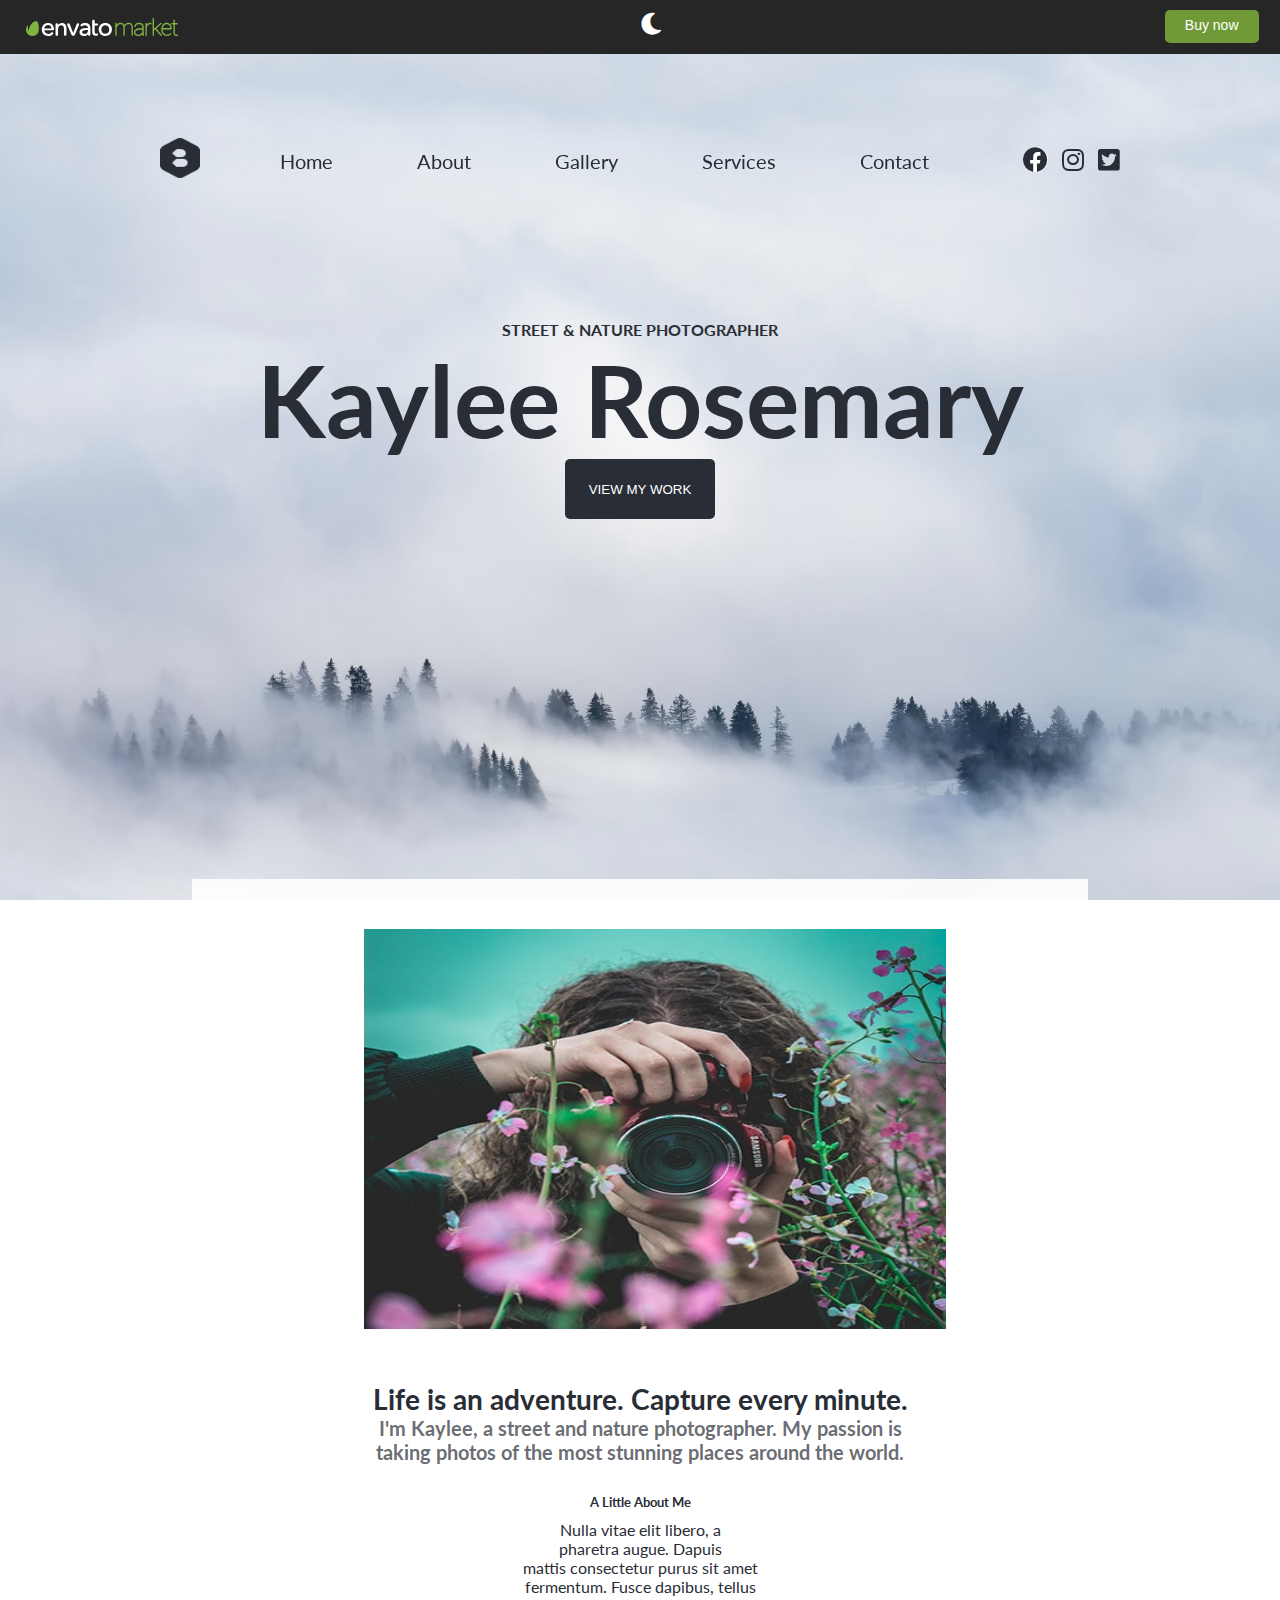
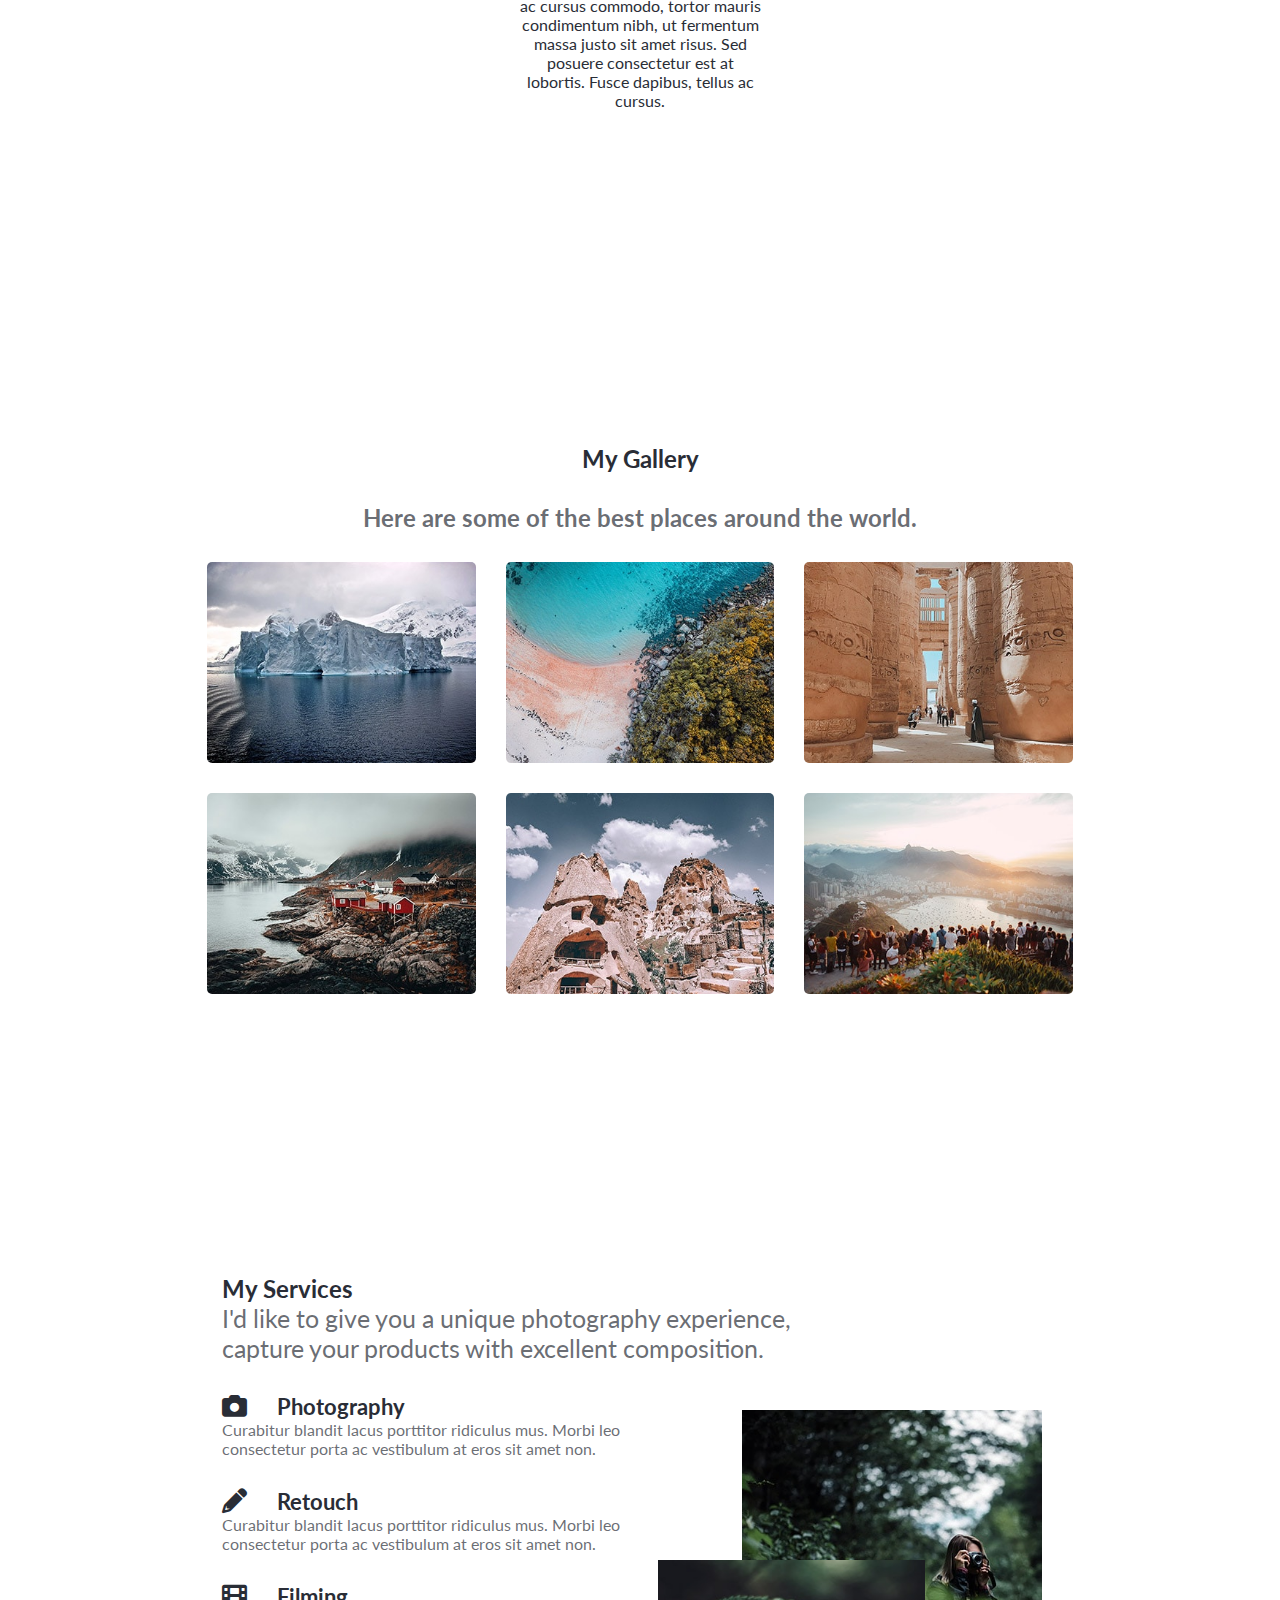
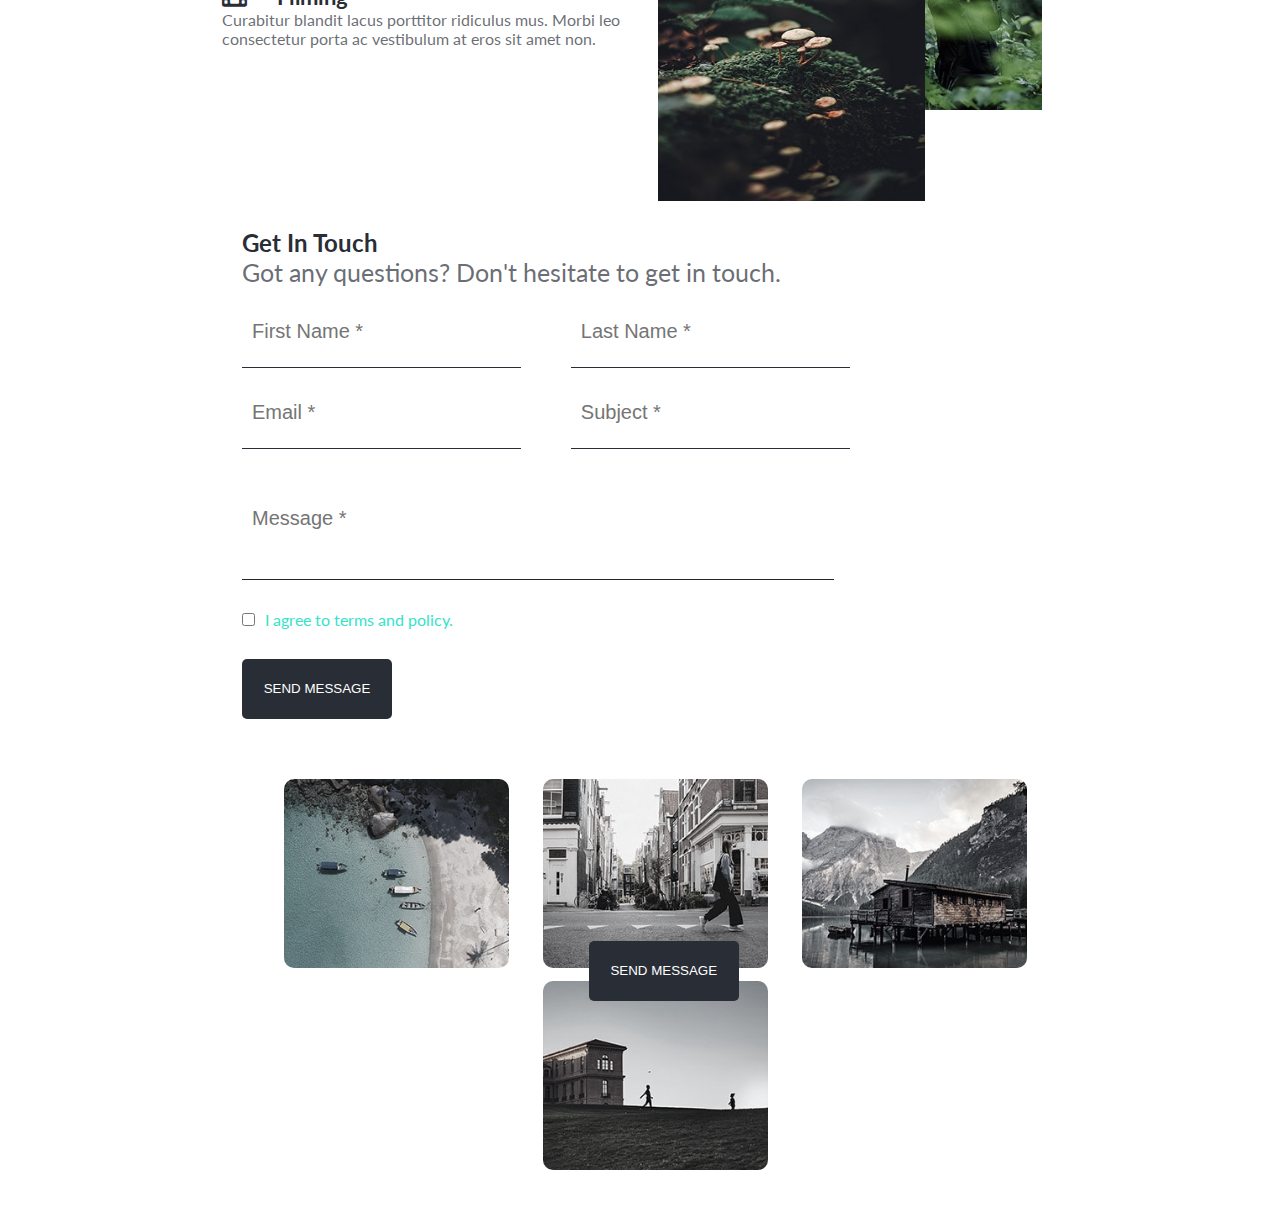
==== Lite Page/IndexLite.html @ 90d98f9d "End Dark & Light Mode" ====
<!doctype html>
<html lang="en">
  <head>
    <meta charset="utf-8">
    <meta name="viewport" content="width=device-width, initial-scale=1">
    <title>Locus - Photography</title>
    <link rel="stylesheet" href="css/all.css">
    <link rel="stylesheet" href="../media.css">
    <link rel="stylesheet" href="styleLite.css">
    <link href="https://cdn.jsdelivr.net/npm/bootstrap@5.2.0/dist/css/bootstrap.min.css" rel="stylesheet" integrity="sha384-gH2yIJqKdNHPEq0n4Mqa/HGKIhSkIHeL5AyhkYV8i59U5AR6csBvApHHNl/vI1Bx" crossorigin="anonymous">
  </head>
  <body>

    <!-- Nav -->

<section id="home">
  <header>
    <div class="parent">
      <div>
        <img src="LiteIMG/download.svg" alt="">
        <a href="../index.html"><i class="fa-solid fa-moon"></i></a>
      </div>
      <div>
        <button>Buy now</button>
      </div>
    </div>  
    <div class="parent2">
      <div>
        <img src="LiteIMG/logo.png" alt="">
      </div>
      <div>
        <ul>
          <li>
            <a class="homeA" href="#home">Home</a>
          </li>
          <li>
            <a  class="aboutA" href="#about">About</a>
          </li>
          <!-- <li>
            <a  class="port"  href="#portf">Portfolio</a>
          </li> -->
          <li>
            <a  class="galleryA" href="#gal">Gallery</a>
          </li>
          <li>
            <a class="serviceA"  href="#services">Services</a>
          </li>
          <li>
            <a class="contactA" href="#contact">Contact</a>
          </li>
          <li>
            <i class="fa-brands fa-facebook"></i>
            <i class="fa-brands fa-instagram"></i>
            <i class="fa-brands fa-square-twitter"></i>
            <i class="fa-solid fa-layer-group book"></i>
          </li>
        </ul>
      </div>
    </div>

    <div class="modalNavV">
        <img class="logo1" src="LiteIMG/logo.png" alt="">
        <i class="fa-solid fa-x"></i>
        <div class="ulliad">
          <ul>
            <li>
              <a class="homeA" href="#home">Home</a>
            </li>
            <li>
              <a class="aboutA"  href="#about">About</a>
            </li>
            <!-- <li>
              <a class="port" href="#portf">Portfolio</a>
            </li> -->
            <li>
              <a class="galleryA" href="#gal">Gallery</a>
            </li>
            <li>
              <a class="serviceA" href="#services">Services</a>
            </li>
            <li>
              <a class="contactA" href="#contact">Contact</a>
            </li>
            <li>
              <i class="fa-brands fa-facebook fb"></i>
              <i class="fa-brands fa-instagram inst"></i>
              <i class="fa-brands fa-square-twitte twitr"></i>
            </li>
          </ul>
        </div>
      <div  class="modalNav">   
      </div>
     </div>

     <div class="parentTextHome">
      <h4>STREET & NATURE PHOTOGRAPHER</h4>
      <h1>Kaylee Rosemary</h1>
      <button>VIEW MY WORK</button>
    </div>
  </header>
</section>


  <!-- about -->

  <main>
    <section class="aboutClass" id="about">
        <div class="parentAbout">
          <div class="parentAbout2">
           <div>
            <img src="LiteIMG/about1.jpg" alt="">
           </div>
        <div>
            <h2>Life is an adventure. Capture every minute.</h2>
            <h4 class="h4-a">I'm Kaylee, a street and nature photographer. My passion is <br> taking photos of the most stunning places around the world.</h4>
            <h5>A Little About Me</h5>
            <p> Nulla vitae elit libero, a <br> pharetra augue. Dapuis <br> mattis consectetur purus sit amet <br> fermentum. Fusce dapibus, tellus <br> ac cursus commodo, tortor mauris <br> condimentum nibh, ut fermentum <br> massa justo sit amet risus. Sed <br> posuere consectetur est at <br> lobortis. Fusce dapibus, tellus ac <br> cursus.</p>
        </div>
          </div>
     <div class="positionAboutGg">
      <div class="positionAbout">
        <h5>My Equipment</h5>
        <ul>
          <li>Canon Eos 5D Mark IV 24-105mm</li>
          <li>Manfrotto Compact Tripod</li>
          <li>DJI Ronin MX 3-Axis Gimbal Stabilizer</li>
          <li>Wondlan Wer01 Slider Time Lapse</li>
          <li>Canon EF100-400MM Lens</li>
          <li>Nikon D5 24-70mm F2.8</li>
          <li>Nikon Af-S 24Mm F/1.4G Ed Lens </li>
          <li>Wondlan Sniper Sn 2.1 Wf Wireless Dslr</li>
        </ul>
      </div>
     </div>
        </div>      
    </section> 




    <!-- Gallery -->

    <section id="gal">
      <div class="galleryBigParent">
        <div>
          <h2>My Gallery</h2>
          <h2 class="h22">Here are some of the best places around the world.</h2>
        </div>
        <div class="galleryParent2">
          <img  src="LiteIMG/g1.jpg" alt="">
          <img src="LiteIMG/g2.jpg" alt="">
          <img src="LiteIMG/g3.jpg" alt="">
        </div>
        <div class="galleryParent3">
          <img src="LiteIMG/g4.jpg" alt="">
          <img src="LiteIMG/g5.jpg" alt="">
          <img src="LiteIMG/g6.jpg" alt="">
        </div>
      </div>
     </section>




     <!-- SERVICES -->

  <section id="services">
    <div class="servicesParent">
      <div class="serviceImg1">
          <img src="LiteIMG/s2.jpg" alt="">
      </div>
      <div class="serviceSmallDiv">
        <h2>My Services</h2>
        <p>I'd like to give you a unique photography experience, <br> capture your products with excellent composition.</p>
      </div>
      <div class="serviceSmallDiv2">
        <i class="fa-solid fa-camera"></i>
        <h2>Photography</h2>
      </div>
      <p class="sP">Curabitur blandit lacus porttitor ridiculus mus. Morbi leo <br> consectetur porta ac vestibulum at eros sit amet non.</p>
      <div class="serviceSmallDiv2">
        <i class="fa-solid fa-pencil"></i>
        <h2>Retouch</h2>
      </div>
      <p class="sP">Curabitur blandit lacus porttitor ridiculus mus. Morbi leo <br> consectetur porta ac vestibulum at eros sit amet non.</p>
      <div class="serviceSmallDiv2">
        <i class="fa-solid fa-film"></i>
        <h2>Filming</h2>
      </div>
      <p class="sP">Curabitur blandit lacus porttitor ridiculus mus. Morbi leo <br> consectetur porta ac vestibulum at eros sit amet non.</p>
    </div>   
  </section>  
  </main>

  <!-- CONTACT -->

  <footer>
   <section id="contact">
    <div class="contactParent">
      <h2>Get In Touch</h2>
      <p>Got any questions? Don't hesitate to get in touch.</p>
      <div class="contacSmallParent">
        <input placeholder="First Name *" type="text">
        <input placeholder="Last Name *" type="text">
        <div class="danii">
          <i class="fa-brands fa-telegram"></i>
          <h2>E-mail</h2>
          <p class="pGps">info@locus.com</p>
         </div>
      </div>
      <div class="contacSmallParent">
        <input placeholder="Email *" type="Email">
        <input placeholder="Subject *" type="text">
        <div class="danii">
          <i class="fa-solid fa-mobile"></i>
          <h2>Phone</h2>
          <p class="pGps">00 (123) 456 78 90 <br>
            00 (987) 654 32 10</p>
         </div>
      </div>
      
      <div class="contacSmallParent">
        <input class="messageInput" placeholder="Message *" type="text">
        <div class="danii">
          <i class="fa-solid fa-location-dot"></i>
          <h2>Address</h2>
          <p class="pGps">Moonshine St. 14/05 Light City, <br> London, United Kingdom</p>
         </div>
      
      </div>
      <div class="contactSmallParent2">
        <input type="checkbox" name="" id="">
        <span> I agree to terms and policy.</span>
      </div>
      <div class="contactSmallParent2">
          <button>SEND MESSAGE</button>
      </div>

      <div class="contactInstagram">
        <div>
        <img src="LiteIMG/inst1.jpg" alt="">
        <img src="LiteIMG/inst2.jpg" alt="">
        <img src="LiteIMG/inst3.jpg" alt="">
        <img src="LiteIMG/inst4.jpg" alt="">
        </div>
        <button>SEND MESSAGE</button>
      </div>

      </div>
   </section>
  </footer>


    <script src="https://cdn.jsdelivr.net/npm/bootstrap@5.2.0/dist/js/bootstrap.bundle.min.js" integrity="sha384-A3rJD856KowSb7dwlZdYEkO39Gagi7vIsF0jrRAoQmDKKtQBHUuLZ9AsSv4jD4Xa" crossorigin="anonymous"></script>
    <script src="https://cdn.jsdelivr.net/npm/@popperjs/core@2.11.5/dist/umd/popper.min.js" integrity="sha384-Xe+8cL9oJa6tN/veChSP7q+mnSPaj5Bcu9mPX5F5xIGE0DVittaqT5lorf0EI7Vk" crossorigin="anonymous"></script>
    <script src="https://cdn.jsdelivr.net/npm/bootstrap@5.2.0/dist/js/bootstrap.min.js" integrity="sha384-ODmDIVzN+pFdexxHEHFBQH3/9/vQ9uori45z4JjnFsRydbmQbmL5t1tQ0culUzyK" crossorigin="anonymous"></script>
    <script src="jsLITE/jquery-3.6.1.min.js"></script>
    <script src="jsLITE/scriptLite.js"></script>
  </body>
</html>
---- media.css ----
@media only screen and (max-width: 1607px){
    .positionAbout{
        top: 97% !important;
    }
    .contactInstagram img {
        width: 225px !important;
    }
}
@media only screen and (max-width: 1548px){
    .positionAbout {
        position: absolute;
        left: 63%;
        top: 95% !important;
    }
    .parentAbout2 .h4-a {
        font-size: 20px !important;
        color: gainsboro;
        margin-left: 30px;
    }
    .parentAbout2 h2 {
        font-size: 28px;
    }
    .positionAbout {
        left: 68% !important;
    }
    .servicesParent .serviceImg1 {
        left: 62% !important;
    }
}

@media only screen and (max-width: 1490px){
    .contactInstagram img {
        margin-left: 30px;
        margin-top: 10px;
    }
    .contactInstagram button {
        left: 46% !important;
    }
}

@media only screen and (max-width: 1500px){
    .parentAbout2{
        display: block !important;
    }
    .parentAbout2 img{
        width: 65% !important;
    }
    .parentAbout2 h5{
        text-align: center !important;
        margin-left: 0px !important;
    }
    .parentAbout2 .h4-a {
         margin-left: 0px !important; 
    }
    .parentAbout2 p {
        text-align: center !important;
        margin-left: 0px !important;
    }
    .positionAbout{
        display: none !important;
        /* width: 55% !important; */
    }
    
    .parentAbout{
        height: 100% !important;
        justify-content: center !important;
        align-items: center !important;
        text-align: center !important;
        padding-bottom: 12px !important;
    }
    .parentAbout2 h2 {
         margin-left: 0px !important; 
    }
    
    .parentAbout2 {
        display: block !important;
    }
}
@media only screen and (max-width: 1450px){
    .danii{
        display: none !important;
    }
}

@media only screen and (max-width: 1400px){
    .parent button{
        left: 91% !important;
    }
    .parentTextHome{
        padding-top: 25% !important;
    }
    .parent2 li{
        margin-left: 80px !important;
    }
    .servicesParent .serviceImg1 img {
        margin-left: -28% !important;
        width: 89% !important;
        height: 241px !important;
    }
    .servicesParent .sP {
        font-size: 17px !important;
    }
    .servicesParent .sP {
        font-size: 16px !important;
    }
    .servicesParent .serviceImg1 {
        left: 58% !important;
        margin-top: 13% !important;
    }

}



@media only screen and (max-width: 1230px){
    .servicesParent .serviceImg1 {
        margin-left: 5%;
        height: 255px !important;
        width: 245px !important;
        margin-top: 17% !important;
    }
    .servicesParent .serviceImg1 img {
        margin-left: -22% !important;
        width: 83% !important;
        height: 219px !important;
    }
}

@media only screen and (max-width: 1200px){
    .parent2 li{
        margin-left: 60px !important;
    }
    .parentTextHome{
        padding-top: 30% !important;
    }
    .servicesParent .serviceImg1 img {
        margin-left: -22% !important;
        width: 79% !important;
        height: 203px !important;
    }
    .servicesParent .serviceImg1 {
        margin-left: 3%;
        height: 228px !important;
        width: 222px !important;
        margin-top: 17% !important;
    }
}
@media only screen and (max-width: 1100px){
    .parent button{
        left: 89% !important;
    }
    .parent2 a{
        font-size: 17px !important;
    }    
    .contactParent .contacSmallParent input {
        width: 40% !important;
    }
    .contactParent .contacSmallParent .messageInput {
        width: 87% !important;
    }
}

@media only screen and (max-width: 1070px){
    .servicesParent .serviceImg1 {
       display: none;
    }
    .servicesParent h2 {
        text-align: center !important;
    }
    .servicesParent p {
        text-align: center !important;
    }
    .servicesParent .serviceSmallDiv2 {
        margin-left: 38% !important;
    }
    .servicesParent p {
        color: gainsboro;
        font-size: 22px !important;
    }
}

@media only screen and (max-width: 990px){
    .parent button{
        left: 87% !important;
    }
    .parent2 a{
       display: none;
    }
    .fa-facebook{
        display: none;
    }
    .fa-instagram{
        display: none;
    }
    .fa-square-twitter{
        display: none; 
    }
    .fa-layer-group{
        display: block !important;
    }
    .logo1{
        left: 4% !important;
    }
    .parentTextHome{
        padding-top: 35% !important;
    }
    .galleryBigParent .h22 {
       font-size: 23px !important;
    }
}
@media only screen and (max-width: 900px){
    .contactParent p {
        font-size: 23px !important;
    }
}
@media only screen and (max-width: 800px){
    .servicesParent p {
        font-size: 18px !important;
    }
    .contactParent .contacSmallParent {
        display: block !important;
    }
}
@media only screen and (max-width: 752px){
    .contactParent .contacSmallParent input {
        width: 85% !important;
    }
    .contactParent .contacSmallParent .messageInput {
        width: 85% !important;
    }
}
@media only screen and (max-width: 750px){
    .parent button{
        left: 84% !important;
    }
    .parent img {
        left: 4% !important;
    }
    .parentTextHome h1 {
        font-size: 85px !important;
    }
    .parentAbout2 .h4-a {
        font-size: 10px ;
    }
    .parentAbout2 h2 {
        font-size: 22px !important;
    }
    .parentAbout2 h5{
        margin-left: 0 !important;
    }
    .parentAbout2 p {
        font-size: 14px;
        margin-left: 0 !important;
    }
    .parentAbout{
        width: 100% !important;
    }
    .galleryBigParent {
        width: 100% !important;
    }
    .servicesParent{
        width: 100% !important;
    }
    .servicesParent p{
        font-size: 23px !important;
    }
    .servicesParent .sP {
        font-size: 18px !important;
    }
    .contactParent .contacSmallParent input {
        width: 88% !important;
    }
    .contactParent .contacSmallParent .messageInput {
        width: 85% !important;
    }
    .contactParent p {
        font-size: 20px !important;
    }
    .contactParent {
        width: 100% !important;
    }
    }

@media only screen and (max-width: 650px){
    .parentAbout2 img {
        height: 285px !important;
        width: 81% !important;
        margin-left: 0px !important;
    }
    .parentAbout2 .h4-a {
        font-size: 14px ;
    }
}
@media only screen and (max-width: 600px){
    .parent button{
        left: 80% !important;
    }
    .parent img{
        height: 15px !important;
    }
    .parent2 li {
        margin-left: 35px !important;
    }
    .modalNavV{
        width: 320px !important;
    }
    .logo1{
        left: 6% !important;
    }
    .parentTextHome h1 {
        font-size: 60px !important;
    }
    .parentTextHome{
        padding-top: 60% !important;
    }
    .servicesParent p {
        font-size: 20px !important;
    }
}

@media only screen and (max-width: 500px){
    .parent button{
        left: 75% !important;
    }
    .parent img{
        left: 0% !important;
    }
    .parentAbout2 img {
        height: 300px !important;
    }
    .servicesParent .sP {
         margin-left: 0px !important; 
        font-size: 20px;
    }
    .servicesParent .serviceSmallDiv {
        margin-left: 0px !important;  
   }
   .servicesParent .serviceSmallDiv2 {
    margin-left: 29% !important;
}
}
@media only screen and (max-width: 550px){
    .parentAbout2 h2 {
        font-size: 18px !important;
    }
    .servicesParent .serviceSmallDiv {
         margin-left: 0px !important;  
    }
    .servicesParent .sP {
        margin-left: 0px !important; 
    }
}
@media only screen and (max-width:534px){
    .contactInstagram button {
        left: 39% !important;
    }
}
@media only screen and (max-width: 450px){
    .parent2 li{
     margin-left : 20px !important;
    }
    .parentTextHome h1 {
     font-size: 52px !important;
     }
     .parentTextHome{
         padding-top: 90% !important;
     }
     .parentTextHome h4{
         font-size: 15px !important;
     }
     .parentTextHome button {
         height: 50px !important;
         width: 133px !important;
     }
     .parentAbout2 img {
        height: 270px !important;
    }
    .galleryBigParent .h22 {
        font-size: 17px !important;
    }
    .servicesParent .serviceSmallDiv2 {
        margin-left: 30% !important;
    }
    .contactParent .contacSmallParent input {
        margin-left: 20px !important;
    }
    .contactInstagram img {
        width: 65% !important;
    }
    .contactInstagram button {
        left: 37% !important;
    }
 }

@media only screen and (max-width: 400px){
    .parent button{
        left: 71% !important;
    }
    .parentAbout2 img {
        height: 239px !important;
    }
    .servicesParent .serviceSmallDiv2 {
        margin-left: 25% !important;
    }
    .servicesParent .serviceSmallDiv {
         margin-left: 0px !important; 
    }
}
@media only screen and (max-width: 390px){
    .contactInstagram button {
        left: 33% !important;
    }
}
@media only screen and (max-width: 370px){
    .servicesParent .serviceSmallDiv2 {
        margin-left: 22% !important;
    }
}

@media only screen and (max-width: 350px){
    .parent button{
        left: 69% !important;
        font-size: 11px !important;
        padding: 4px 20px !important;
    }
    .fa-sun{
        font-size: 20px !important;
        top: 25% !important;
    }
    .modalNavV{
        width: 280px !important;
    }
    .parentTextHome{
        padding-top: 100% !important;
    }
}
@media only screen and (max-width: 320px) {
    .contactInstagram button {
        left: 30% !important;
    }
}
---- Lite Page/styleLite.css ----
@import url("https://fonts.googleapis.com/css2?family=Lato&display=swap");
* {
  margin: 0;
  padding: 0;
}

body {
  background-image: url(LiteIMG/bgLITE1.jpg);
  background-repeat: no-repeat;
  background-attachment: fixed;
  background-size: cover;
  background-position: center;
  -webkit-animation: myani 10s infinite;
          animation: myani 10s infinite;
  margin: 0;
  padding: 0;
}

@-webkit-keyframes myani {
  0% {
    background-image: url(LiteIMG/bgLITE1.jpg);
  }
  25% {
    background-image: url(LiteIMG/bgLITE2.jpg);
  }
  50% {
    background-image: url(LiteIMG/bgLITE3.jpg);
  }
  100% {
    background-image: url(LiteIMG/bgLITE4.jpg);
  }
}

@keyframes myani {
  0% {
    background-image: url(LiteIMG/bgLITE1.jpg);
  }
  25% {
    background-image: url(LiteIMG/bgLITE2.jpg);
  }
  50% {
    background-image: url(LiteIMG/bgLITE3.jpg);
  }
  100% {
    background-image: url(LiteIMG/bgLITE4.jpg);
  }
}
html {
  scroll-behavior: smooth;
}

.fa-moon {
  color: white;
  position: absolute;
  left: 50%;
  top: 20%;
  font-size: 25px;
  -webkit-transition: 0.5s;
  transition: 0.5s;
}
.fa-moon:hover {
  -webkit-transform: rotate(30deg);
          transform: rotate(30deg);
}

.parent {
  background-color: #262626;
  width: 100%;
  height: 54px;
  position: fixed;
  z-index: 9999;
}
.parent button {
  background-color: #6f9a37;
  color: white;
  border: none;
  -webkit-box-shadow: 0 2px 0 #6f9a37;
          box-shadow: 0 2px 0 #6f9a37;
  position: relative;
  left: 93%;
  top: 10px;
  font-size: 14px;
  padding: 5px 20px;
  line-height: 1.5;
  border-radius: 5px;
  -webkit-transition: 0.5s;
  transition: 0.5s;
}
.parent button:hover {
  background-color: #7aa93c;
}
.parent img {
  display: inline-block;
  position: absolute;
  top: 18px;
  left: 2%;
  height: 18px;
  width: 152px;
}

.parent2 {
  padding-top: 130px;
  z-index: 9;
  display: -webkit-box;
  display: -ms-flexbox;
  display: flex;
  -webkit-box-pack: center;
      -ms-flex-pack: center;
          justify-content: center;
  -webkit-box-align: center;
      -ms-flex-align: center;
          align-items: center;
  text-align: center;
  height: 60px;
  width: 100%;
  position: fixed;
  -webkit-transition: 0.5s;
  transition: 0.5s;
}
.parent2 img {
  width: 40px;
  height: 40px;
}
.parent2 a {
  color: #292d36;
  text-decoration: none;
  -webkit-transition: 0.5s;
  transition: 0.5s;
  font-size: 20px;
  font-family: "Lato", sans-serif;
}
.parent2 a:hover {
  color: #32abff;
}
.parent2 li {
  list-style: none;
  display: inline-block;
  margin-left: 100px;
}

.fa-facebook {
  font-size: 25px;
  margin-left: 10px;
  background-color: rgb(255, 255, 255);
  color: #292d36;
  border-radius: 50%;
  -webkit-transition: 0.3s;
  transition: 0.3s;
}

.fa-instagram {
  font-size: 25px;
  margin-left: 10px;
  background-color: transparent;
  color: #292d36;
  border-radius: 50%;
  -webkit-transition: 0.3s;
  transition: 0.3s;
}

.fa-square-twitter {
  font-size: 25px;
  margin-left: 10px;
  background-color: transparent;
  color: #292d36;
  border-radius: 50%;
  -webkit-transition: 0.3s;
  transition: 0.3s;
}

.fa-layer-group {
  font-size: 25px;
  margin-left: 10px;
  background-color: transparent;
  color: #292d36;
  border-radius: 50%;
  -webkit-transition: 0.3s;
  transition: 0.3s;
  display: none;
}

.fa-layer-group:hover {
  color: #34e3c9;
  cursor: pointer;
}

.fa-sun:hover {
  cursor: pointer;
  -webkit-transform: rotate(100deg);
          transform: rotate(100deg);
}

.fa-facebook:hover {
  color: #34e3c9;
}

.fa-square-twitter:hover {
  color: #34e3c9;
}

.fa-instagram:hover {
  color: #34e3c9;
}

.modalNavV {
  position: absolute;
  position: fixed;
  background-color: #ffffff;
  width: 400px;
  z-index: 99;
  height: 100%;
  -webkit-animation: myani2 1s;
          animation: myani2 1s;
  display: none;
}
@-webkit-keyframes myani2 {
  from {
    opacity: 0;
  }
}
@keyframes myani2 {
  from {
    opacity: 0;
  }
}
.modalNavV img {
  position: fixed;
  top: 10%;
  left: 2%;
  height: 40px;
  width: 40px;
}
.modalNavV .fa-x {
  position: fixed;
  position: absolute;
  top: 10%;
  font-size: 25px;
  left: 90%;
  color: #292d36;
  cursor: pointer;
}
.modalNavV a {
  color: #292d36;
  text-decoration: none;
  -webkit-transition: 0.5s;
  transition: 0.5s;
  font-size: 20px;
  font-family: "Lato", sans-serif;
}
.modalNavV a:hover {
  color: #34e3c9;
}
.modalNavV li {
  margin-top: 30px;
  list-style: none;
}
.modalNavV .ulliad {
  margin-top: 150px;
}
.modalNavV .fa-facebook {
  font-size: 25px;
  margin-left: 50px;
  bottom: 15%;
  position: absolute;
}
.modalNavV .fa-instagram {
  position: absolute;
  bottom: 15%;
}
.modalNavV .fa-square-twitter {
  position: absolute;
  bottom: 15%;
  margin-left: 45px;
}

.modalNav {
  position: fixed;
  top: 0;
  left: 0;
  z-index: 1040;
  width: 100vw;
  height: 100vh;
  background-color: rgba(10, 11, 15, 0.4941176471);
  display: none;
}

.parentTextHome {
  -webkit-box-pack: center;
      -ms-flex-pack: center;
          justify-content: center;
  text-align: center;
  -webkit-box-align: center;
      -ms-flex-align: center;
          align-items: center;
  color: #292d36;
  padding-top: 20%;
  font-family: "Lato", sans-serif;
  -webkit-animation: myani3 1s;
          animation: myani3 1s;
}
@-webkit-keyframes myani3 {
  from {
    opacity: 0;
    -webkit-transform: translateY(50px);
            transform: translateY(50px);
  }
}
@keyframes myani3 {
  from {
    opacity: 0;
    -webkit-transform: translateY(50px);
            transform: translateY(50px);
  }
}
.parentTextHome h1 {
  font-size: 100px;
}
.parentTextHome button {
  background-color: #292d36;
  border-color: #292d36;
  color: white;
  border: none;
  border-radius: 5px;
  height: 60px;
  width: 150px;
  -webkit-transition: 0.5s;
  transition: 0.5s;
}

.parentAbout {
  background-color: rgba(255, 255, 255, 0.9);
  height: 500px;
  margin: 0 auto;
  margin-top: 360px;
  width: 70%;
  font-family: "Lato", sans-serif;
  color: #292d36;
}

.parentAbout2 {
  display: -webkit-box;
  display: -ms-flexbox;
  display: flex;
}
.parentAbout2 img {
  height: 400px;
  margin-left: 30px;
  margin-top: 50px;
}
.parentAbout2 h2 {
  margin-top: 50px;
  margin-left: 30px;
}
.parentAbout2 .h4-a {
  color: rgba(41, 45, 54, 0.7019607843);
  margin-left: 30px;
}
.parentAbout2 h5 {
  margin-left: 30px;
  margin-top: 30px;
}
.parentAbout2 p {
  margin-left: 30px;
  margin-top: 10px;
}
.parentAbout2 .h5-b {
  margin-top: 180px;
}

.parentAbout3 {
  display: -webkit-box;
  display: -ms-flexbox;
  display: flex;
  text-align: end;
}

.positionAboutGg {
  position: relative;
  bottom: 58%;
}

.positionAbout {
  position: absolute;
  left: 65%;
}

.aboutClass {
  display: block;
  -webkit-animation: myani4 1s;
          animation: myani4 1s;
}
@-webkit-keyframes myani4 {
  from {
    opacity: 0;
  }
  to {
    opacity: 1;
  }
}
@keyframes myani4 {
  from {
    opacity: 0;
  }
  to {
    opacity: 1;
  }
}

.galleryBigParent {
  background-color: rgba(255, 255, 255, 0.9);
  width: 70%;
  height: 100%;
  padding-bottom: 50px;
  -webkit-box-align: center;
      -ms-flex-align: center;
          align-items: center;
  text-align: center;
  -webkit-box-pack: center;
      -ms-flex-pack: center;
          justify-content: center;
  margin: 0 auto;
  font-family: "Lato", sans-serif;
  margin-top: 302px;
}
.galleryBigParent h2 {
  padding-top: 20px;
  margin-top: 30px;
  color: #292d36;
}
.galleryBigParent .h22 {
  margin-top: 10px;
  color: rgba(41, 45, 54, 0.7019607843);
}
.galleryBigParent p {
  display: inline-block;
}

.galleryParent2 {
  color: white;
  display: -webkit-box;
  display: -ms-flexbox;
  display: flex;
  text-align: center;
  -ms-flex-pack: distribute;
      justify-content: space-around;
}
.galleryParent2 img {
  width: 30%;
  margin-top: 30px;
  border-radius: 5px;
  -webkit-transition: 0.5s;
  transition: 0.5s;
  cursor: pointer;
}
.galleryParent2 img:hover {
  -webkit-transform: scale(0.8);
          transform: scale(0.8);
}

.galleryParent3 {
  text-align: start;
  -ms-flex-pack: distribute;
      justify-content: space-around;
  color: white;
  display: -webkit-box;
  display: -ms-flexbox;
  display: flex;
}
.galleryParent3 img {
  width: 30%;
  border-radius: 5px;
  margin-top: 30px;
  -webkit-transition: 0.5s;
  transition: 0.5s;
  cursor: pointer;
}
.galleryParent3 img:hover {
  -webkit-transform: scale(0.8);
          transform: scale(0.8);
}

.carousel-inner {
  -webkit-box-pack: center;
      -ms-flex-pack: center;
          justify-content: center;
  -webkit-box-align: center;
      -ms-flex-align: center;
          align-items: center;
  text-align: center;
  margin: 0 auto;
}

.servicesParent {
  background-color: rgba(255, 255, 255, 0.9);
  width: 70%;
  height: 100%;
  margin: 0 auto;
  margin-top: 200px;
  padding-bottom: 50px;
  font-family: "Lato", sans-serif;
}
.servicesParent h2 {
  color: #292d36;
}
.servicesParent p {
  color: rgba(41, 45, 54, 0.7019607843);
  font-size: 25px;
}
.servicesParent .serviceSmallDiv {
  margin-left: 30px;
  padding-top: 30px;
}
.servicesParent .fa-camera {
  font-size: 25px;
  color: #292d36;
}
.servicesParent .fa-pencil {
  font-size: 25px;
  color: #292d36;
}
.servicesParent .fa-film {
  font-size: 25px;
  color: #292d36;
}
.servicesParent .serviceSmallDiv2 {
  display: -webkit-box;
  display: -ms-flexbox;
  display: flex;
  margin-left: 30px;
  padding-top: 30px;
}
.servicesParent .serviceSmallDiv2 h2 {
  margin-left: 30px;
  font-size: 22px;
}
.servicesParent .sP {
  margin-left: 30px;
  font-size: 20px;
}
.servicesParent .serviceImg1 {
  -webkit-box-pack: end;
      -ms-flex-pack: end;
          justify-content: end;
  -webkit-box-align: end;
      -ms-flex-align: end;
          align-items: flex-end;
  background-image: url(LiteIMG/s1.jpg);
  background-repeat: no-repeat;
  background-size: cover;
  position: absolute;
  left: 65%;
  margin-top: 10%;
  height: 300px;
  width: 300px;
}
.servicesParent .serviceImg1 img {
  margin-left: -40%;
  width: 100%;
  height: 250px;
  margin-top: 50%;
}

input::-webkit-input-placeholder {
  padding-top: 20px;
}

input::-moz-placeholder {
  padding-top: 20px;
}

input:-ms-input-placeholder {
  padding-top: 20px;
}

input::-ms-input-placeholder {
  padding-top: 20px;
}

input::placeholder {
  padding-top: 20px;
}

.contactParent {
  background-color: rgb(255, 255, 255);
  width: 70%;
  height: 100%;
  padding-bottom: 50px;
  margin: 0 auto;
  margin-top: 100px;
  font-family: "Lato", sans-serif;
}
.contactParent h2 {
  color: #292d36;
  margin-left: 50px;
  padding-top: 30px;
}
.contactParent p {
  color: rgba(41, 45, 54, 0.7019607843);
  font-size: 25px;
  margin-left: 50px;
}
.contactParent .contacSmallParent {
  display: -webkit-box;
  display: -ms-flexbox;
  display: flex;
}
.contactParent .contacSmallParent input {
  background-color: transparent;
  border: none;
  border-bottom: 1px solid #292d36;
  width: 30%;
  height: 50px;
  font-size: 20px;
  padding-bottom: 10px;
  margin-top: 30px;
  margin-left: 50px;
  color: #292d36;
  padding-left: 10px;
  padding-top: 10px;
  margin-top: 10px;
}
.contactParent .contacSmallParent .messageInput {
  background-color: transparent;
  border: none;
  border-bottom: 1px solid #262626;
  width: 65%;
  height: 100px;
  font-size: 20px;
  padding-bottom: 10px;
  margin-top: 30px;
  margin-left: 50px;
  color: #292d36;
  padding-left: 10px;
  padding-top: 10px;
  margin-top: 10px;
}
.contactParent .contacSmallParent .fa-location-dot {
  color: #292d36;
  font-size: 25px;
  margin-left: 15%;
}
.contactParent .contacSmallParent .fa-mobile {
  color: #292d36;
  font-size: 25px;
  margin-left: 25%;
}
.contactParent .contacSmallParent .fa-telegram {
  color: #262626;
  font-size: 25px;
  margin-left: 25%;
}
.contactParent .contacSmallParent .danii {
  -webkit-box-pack: start;
      -ms-flex-pack: start;
          justify-content: start;
  text-align: start;
}
.contactParent .contacSmallParent .pGps {
  font-size: 15px;
}
.contactParent .contactSmallParent2 {
  display: -webkit-box;
  display: -ms-flexbox;
  display: flex;
  margin-top: 30px;
  margin-left: 50px;
  -webkit-transition: 0.3s;
  transition: 0.3s;
}
.contactParent .contactSmallParent2 input {
  background-color: rgba(10, 11, 15, 0.9);
}
.contactParent .contactSmallParent2 span {
  color: #34e3c9;
  margin-left: 10px;
}
.contactParent .contactSmallParent2 button {
  background-color: #292d36;
  border-color: #292d36;
  color: white;
  border: none;
  border-radius: 5px;
  height: 60px;
  width: 150px;
  -webkit-transition: 0.5s;
  transition: 0.5s;
}

.contactInstagram {
  -webkit-box-pack: center;
      -ms-flex-pack: center;
          justify-content: center;
  -webkit-box-align: center;
      -ms-flex-align: center;
          align-items: center;
  text-align: center;
  display: -webkit-box;
  display: -ms-flexbox;
  display: flex;
  margin-top: 50px;
}
.contactInstagram img {
  border-radius: 10px;
  width: 250px;
  margin-left: 30px;
  -webkit-filter: grayscale(80%);
          filter: grayscale(80%);
}
.contactInstagram button {
  background-color: #292d36;
  border-color: #292d36;
  color: white;
  border: none;
  border-radius: 5px;
  height: 60px;
  width: 150px;
  -webkit-transition: 0.5s;
  transition: 0.5s;
  position: absolute;
}
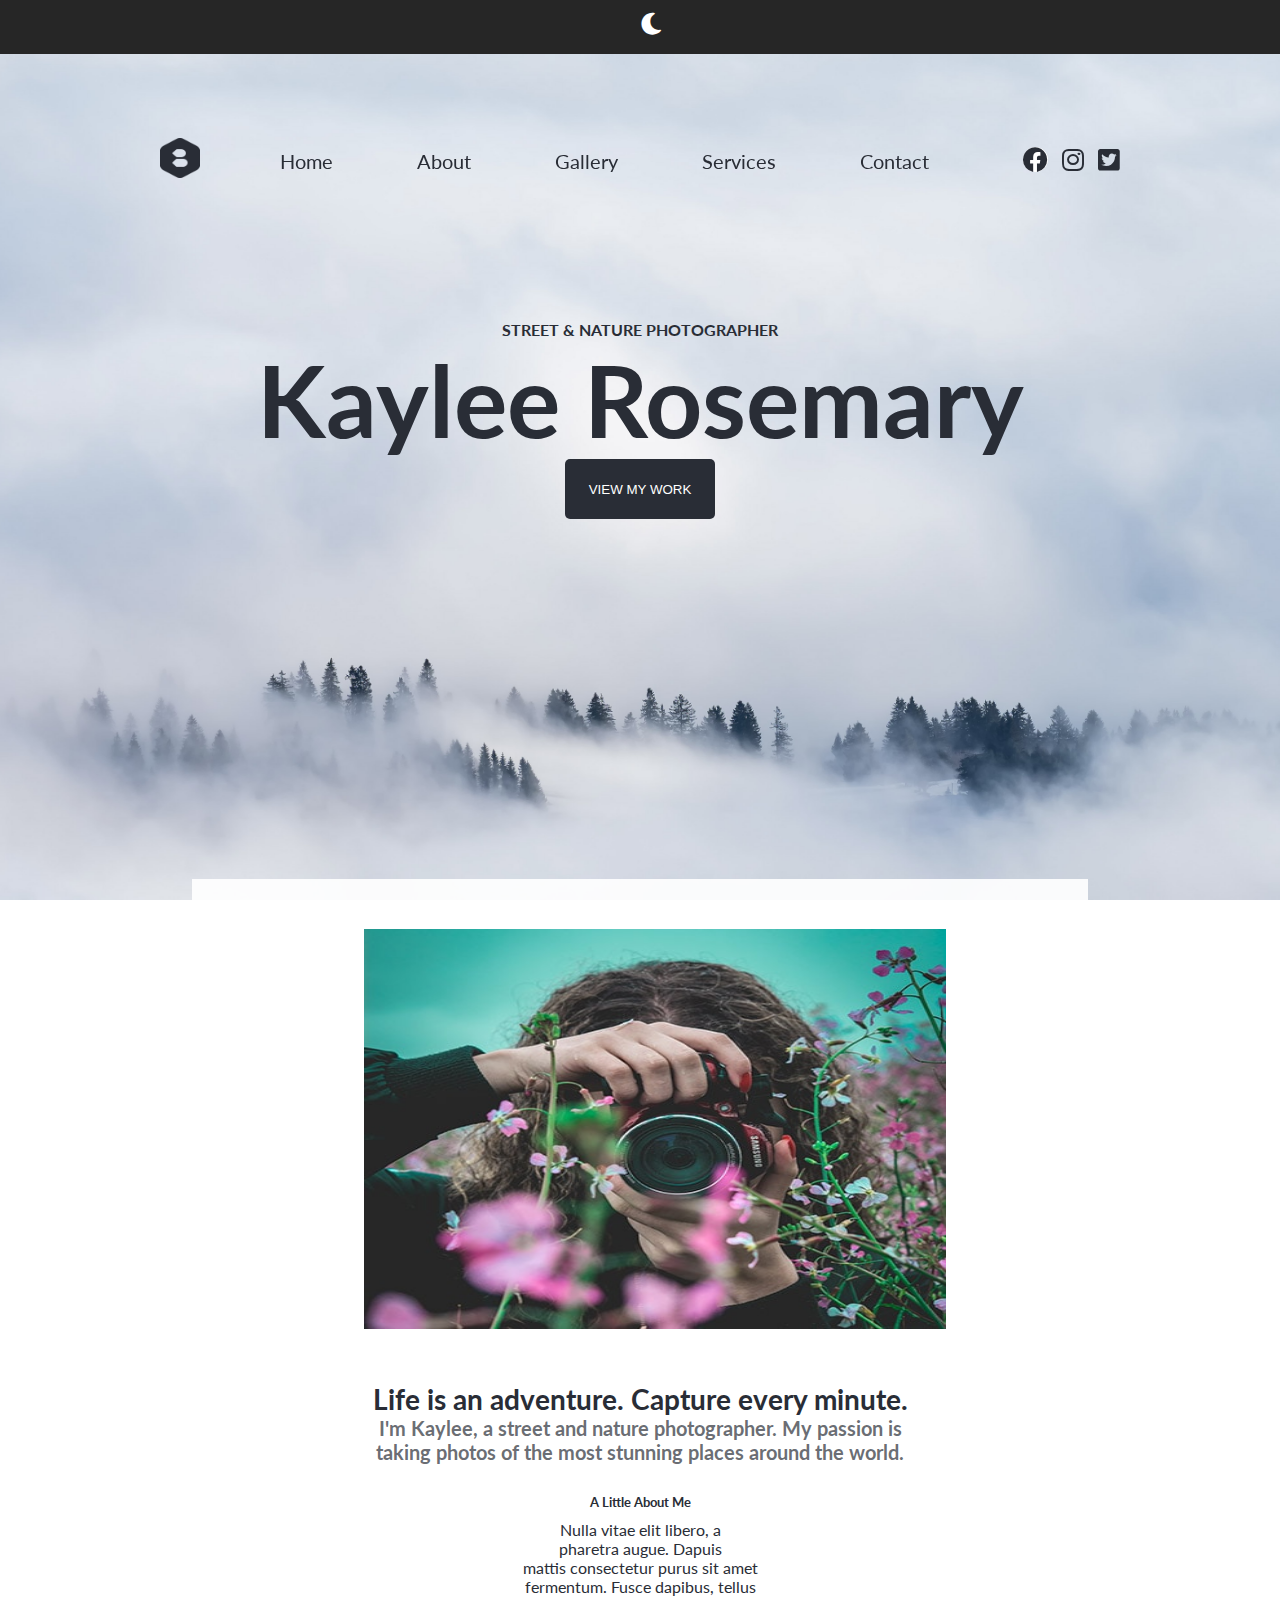
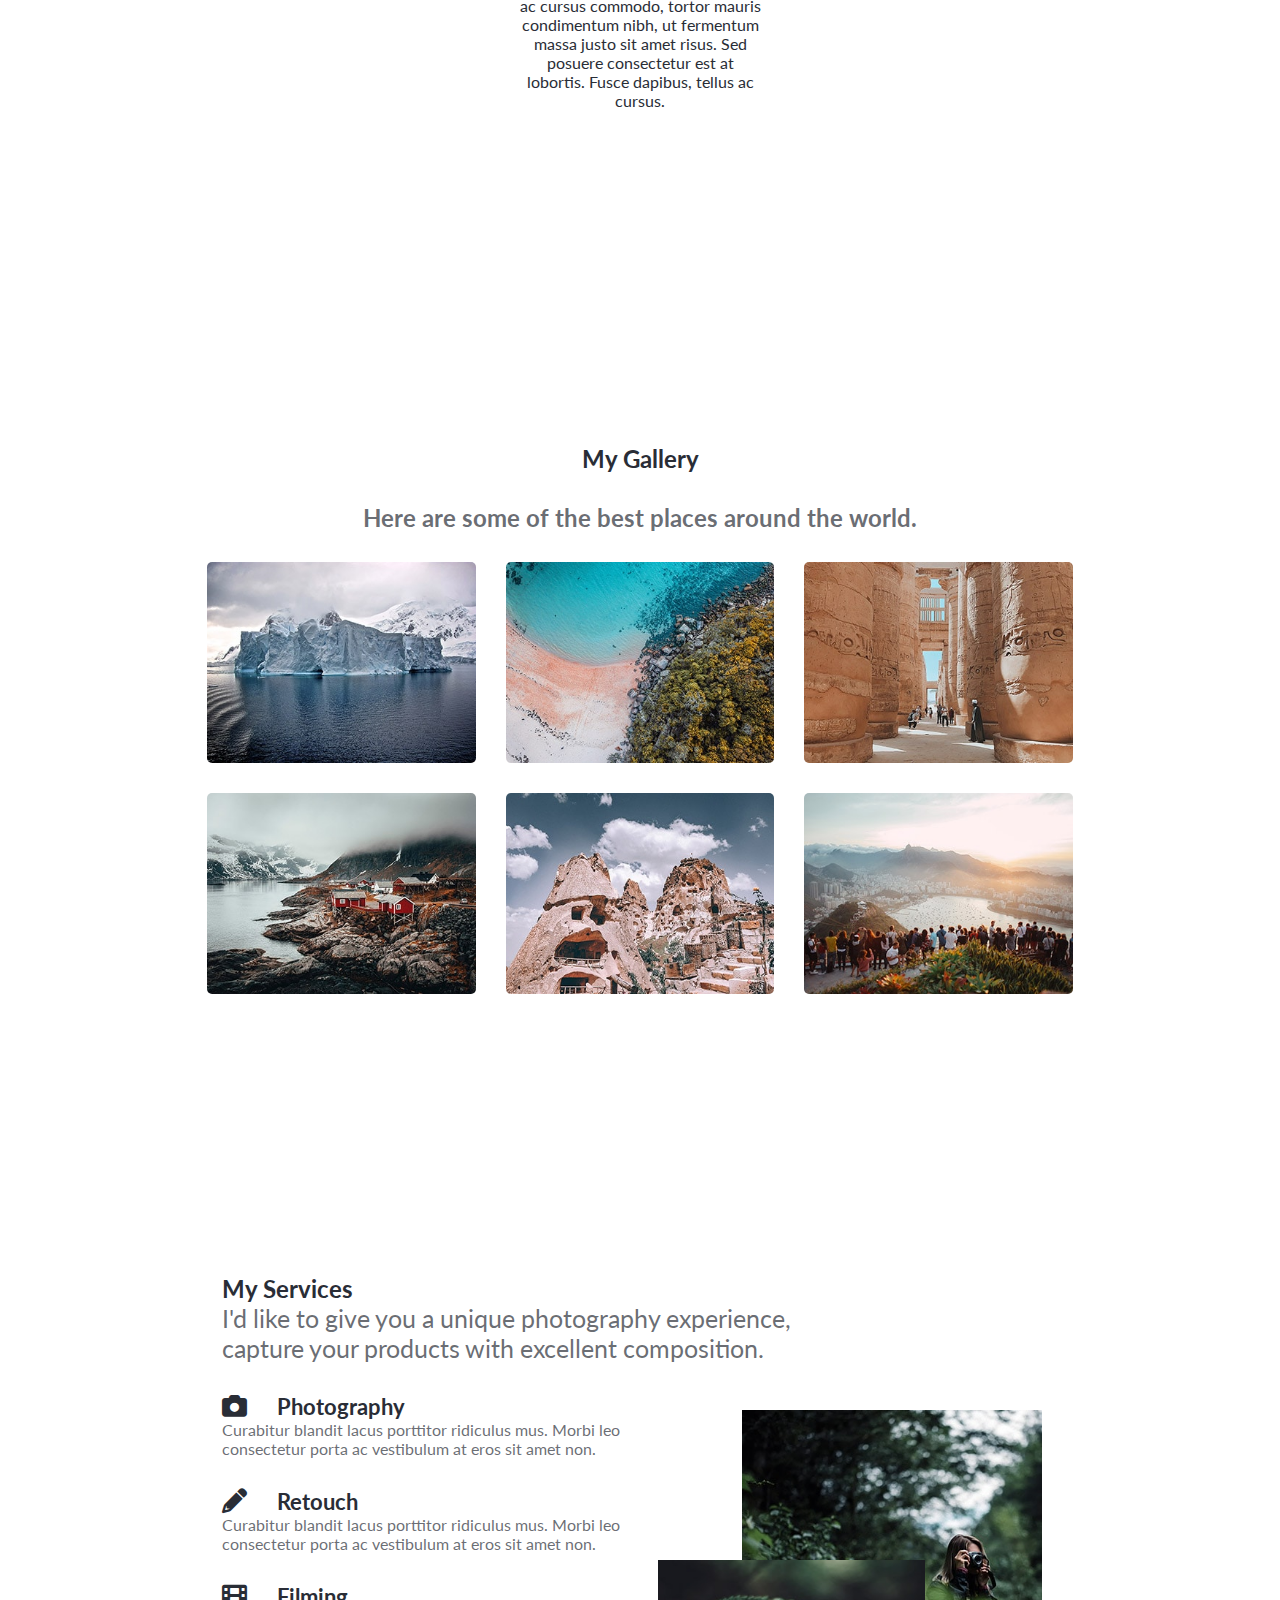
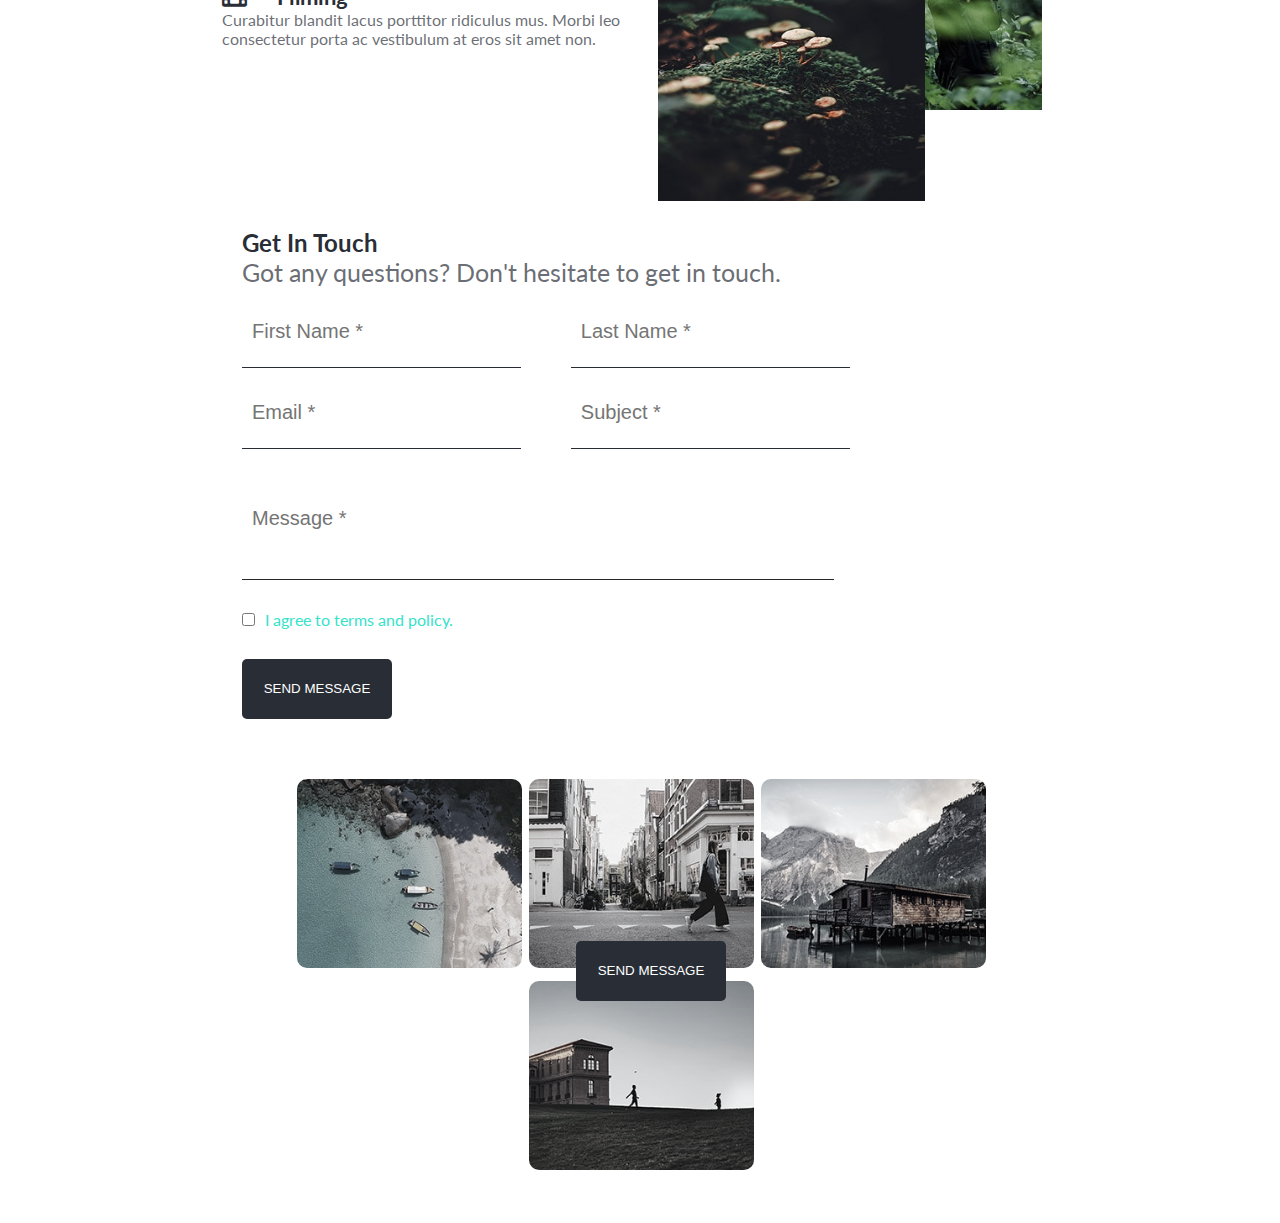
==== commit f166109a: "Fixing Gallery Bugs" ====
--- a/Lite Page/IndexLite.html
+++ b/Lite Page/IndexLite.html
@@ -17,12 +17,9 @@
   <header>
     <div class="parent">
       <div>
-        <img src="LiteIMG/download.svg" alt="">
         <a href="../index.html"><i class="fa-solid fa-moon"></i></a>
       </div>
-      <div>
-        <button>Buy now</button>
-      </div>
+  
     </div>  
     <div class="parent2">
       <div>
--- a/media.css
+++ b/media.css
@@ -30,11 +30,11 @@
 
 @media only screen and (max-width: 1490px){
     .contactInstagram img {
-        margin-left: 30px;
+        margin-left: 0px !important;
         margin-top: 10px;
     }
     .contactInstagram button {
-        left: 46% !important;
+        left: 45% !important;
     }
 }
 
@@ -83,9 +83,6 @@
 }
 
 @media only screen and (max-width: 1400px){
-    .parent button{
-        left: 91% !important;
-    }
     .parentTextHome{
         padding-top: 25% !important;
     }
@@ -124,6 +121,14 @@
         width: 83% !important;
         height: 219px !important;
     }
+    .contactInstagram button {
+        left: 44% !important;
+    }
+}
+@media only screen and (max-width: 1320px){
+    .contactInstagram img {
+        margin-left: 3px !important;
+    }
 }
 
 @media only screen and (max-width: 1200px){
@@ -158,8 +163,34 @@
     .contactParent .contacSmallParent .messageInput {
         width: 87% !important;
     }
-}
-
+    .galleryParent2 img {
+        width: 70% !important;
+    }
+    .galleryParent3 img {
+        width: 70% !important;
+    }
+    .galleryParent3 {
+        text-align: start;
+        -ms-flex-pack: distribute;
+        justify-content: space-around;
+        align-items: center !important;
+        display: flex;
+        flex-direction: column !important;
+    }
+    .galleryParent2 {
+        display: flex;
+        text-align: center;
+        -ms-flex-pack: distribute;
+        justify-content: space-around;
+        align-items: center !important;
+        flex-direction: column !important;
+    }
+}
+@media only screen and (max-width: 1007px){
+    .contactInstagram button {
+        left: 42% !important;
+    }
+}
 @media only screen and (max-width: 1070px){
     .servicesParent .serviceImg1 {
        display: none;
@@ -211,6 +242,11 @@
 @media only screen and (max-width: 900px){
     .contactParent p {
         font-size: 23px !important;
+    }
+}
+@media only screen and (max-width: 850px){
+    .contactInstagram button {
+        left: 40% !important;
     }
 }
 @media only screen and (max-width: 800px){
@@ -319,9 +355,6 @@
 }
 
 @media only screen and (max-width: 500px){
-    .parent button{
-        left: 75% !important;
-    }
     .parent img{
         left: 0% !important;
     }
@@ -337,7 +370,13 @@
    }
    .servicesParent .serviceSmallDiv2 {
     margin-left: 29% !important;
-}
+    }
+    .galleryParent2 img {
+        width: 85% !important;
+    }
+    .galleryParent3 img {
+        width: 85% !important;
+    }
 }
 @media only screen and (max-width: 550px){
     .parentAbout2 h2 {
@@ -352,7 +391,7 @@
 }
 @media only screen and (max-width:534px){
     .contactInstagram button {
-        left: 39% !important;
+        left: 35% !important;
     }
 }
 @media only screen and (max-width: 450px){
@@ -388,8 +427,9 @@
         width: 65% !important;
     }
     .contactInstagram button {
-        left: 37% !important;
-    }
+        left: 30% !important;
+    }
+    
  }
 
 @media only screen and (max-width: 400px){
@@ -414,6 +454,12 @@
 @media only screen and (max-width: 370px){
     .servicesParent .serviceSmallDiv2 {
         margin-left: 22% !important;
+    }
+    .galleryParent2 img {
+        width: 95% !important;
+    }
+    .galleryParent3 img {
+        width: 95% !important;
     }
 }
 
@@ -439,3 +485,39 @@
         left: 30% !important;
     }
 }
+@media only screen and (max-width:450px){
+    .contactParent h2 {
+        margin-left: 25px !important;
+    }
+    .contactParent p {
+        margin-left: 25px !important;
+    }
+}
+
+
+ @media only screen and (max-width:477px){
+    .contactInstagram img {
+         margin-left: 3px !important;
+    }
+    .contactInstagram button {
+        left: 33% !important;
+    }
+} 
+
+@media only screen and (max-width: 428px){
+    .contactInstagram button {
+        left: 32% !important;
+    }
+}
+
+@media only screen and (max-width:380px){
+    .contactInstagram button {
+        left: 28% !important;
+    }
+}
+
+@media only screen and (max-width:330px){
+    .contactInstagram button {
+        left: 26% !important;
+    }
+}